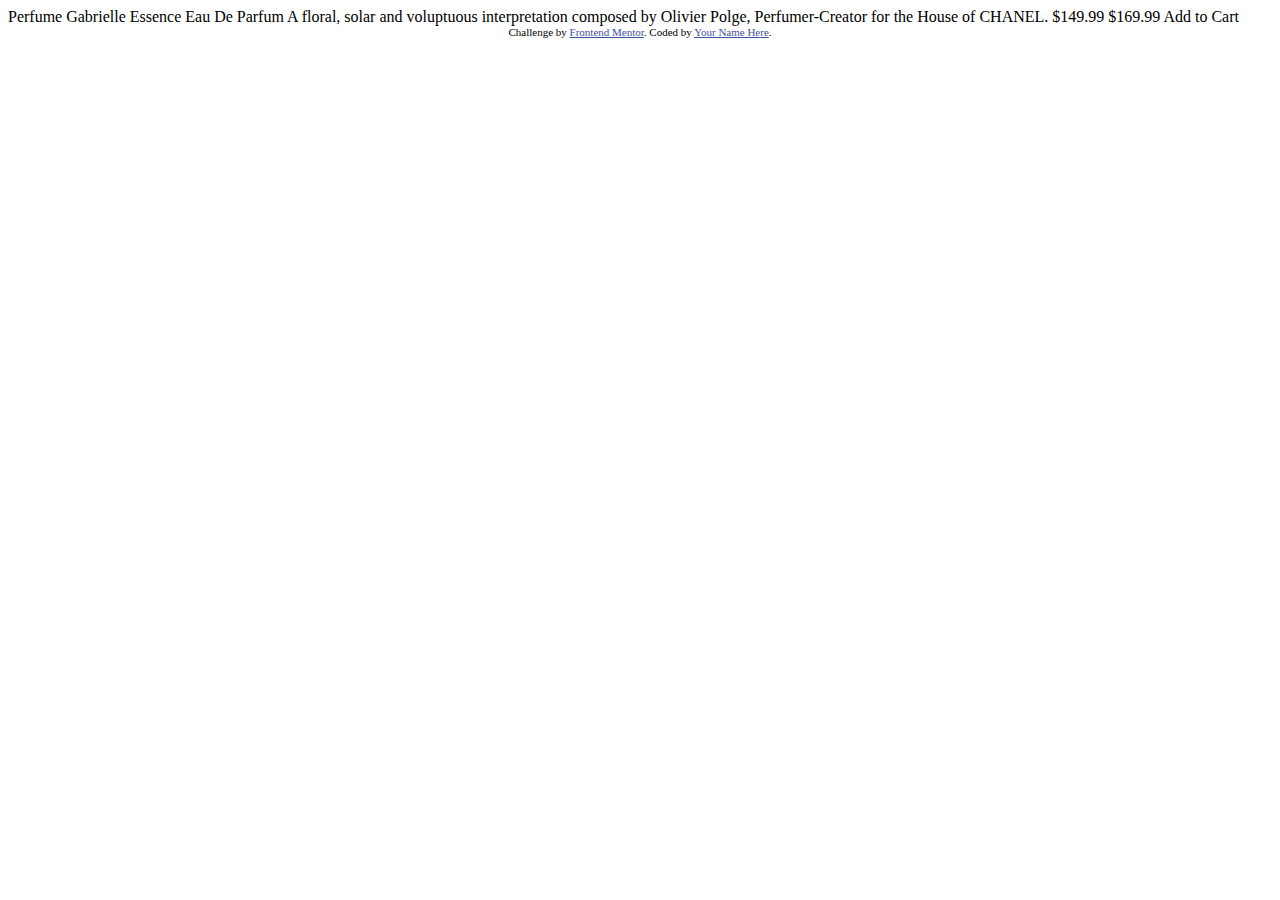
==== index.html @ c6f4256a "first commit" ====
<!DOCTYPE html>
<html lang="en">
<head>
  <meta charset="UTF-8">
  <meta name="viewport" content="width=device-width, initial-scale=1.0"> <!-- displays site properly based on user's device -->

  <link rel="icon" type="image/png" sizes="32x32" href="./images/favicon-32x32.png">
  
  <title>Frontend Mentor | Product preview card component</title>

  <!-- Feel free to remove these styles or customise in your own stylesheet 👍 -->
  <style>
    .attribution { font-size: 11px; text-align: center; }
    .attribution a { color: hsl(228, 45%, 44%); }
  </style>
</head>
<body>

  Perfume

  Gabrielle Essence Eau De Parfum

  A floral, solar and voluptuous interpretation composed by Olivier Polge, 
  Perfumer-Creator for the House of CHANEL.

  $149.99
  $169.99

  Add to Cart
  
  <div class="attribution">
    Challenge by <a href="https://www.frontendmentor.io?ref=challenge" target="_blank">Frontend Mentor</a>. 
    Coded by <a href="#">Your Name Here</a>.
  </div>
</body>
</html>
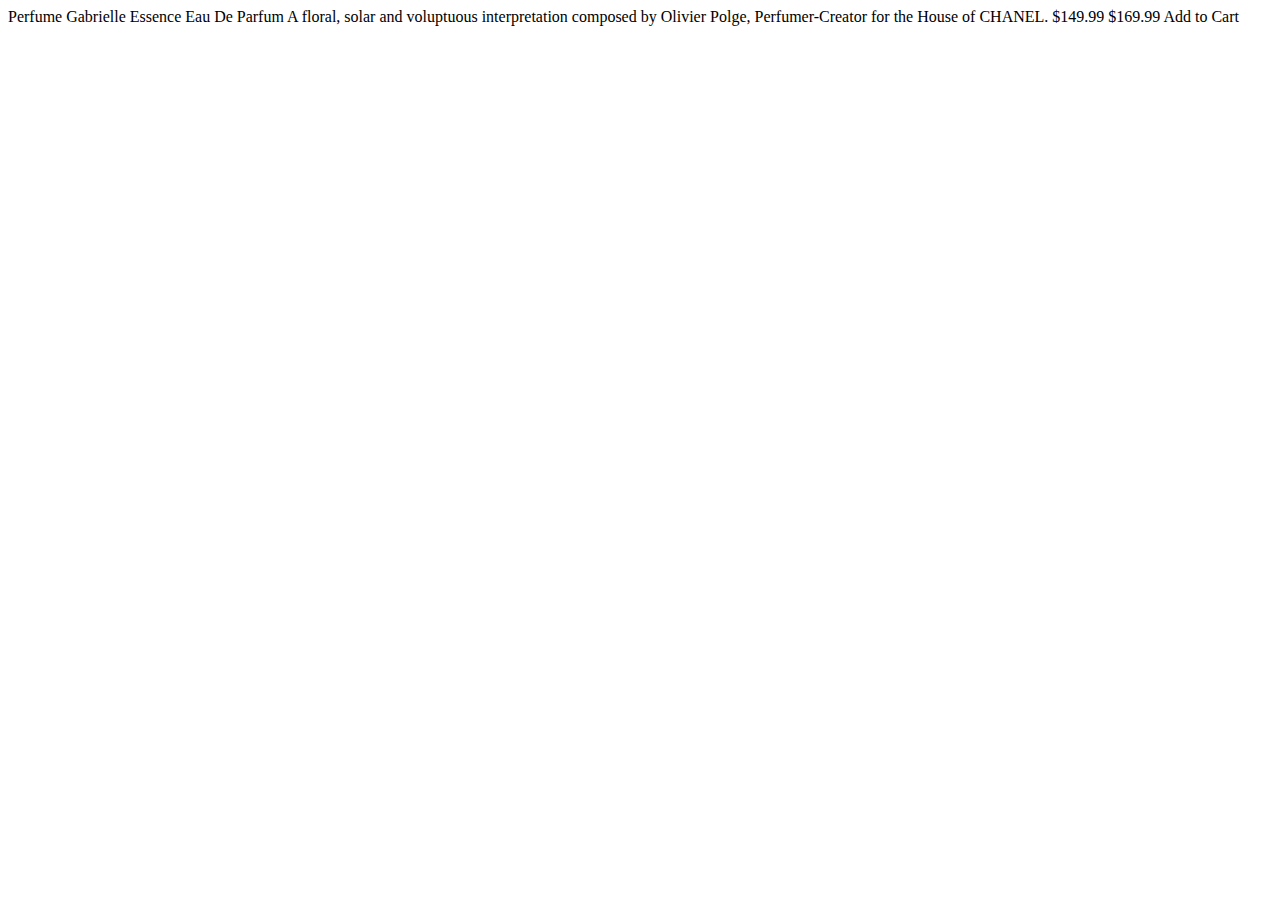
==== commit e3a7c155: "html framework up" ====
--- a/index.html
+++ b/index.html
@@ -1,36 +1,33 @@
 <!DOCTYPE html>
 <html lang="en">
-<head>
-  <meta charset="UTF-8">
-  <meta name="viewport" content="width=device-width, initial-scale=1.0"> <!-- displays site properly based on user's device -->
+  <head>
+    <meta charset="UTF-8" />
+    <meta name="viewport" content="width=device-width, initial-scale=1.0" />
+    <!-- displays site properly based on user's device -->
 
-  <link rel="icon" type="image/png" sizes="32x32" href="./images/favicon-32x32.png">
-  
-  <title>Frontend Mentor | Product preview card component</title>
+    <link
+      rel="icon"
+      type="image/png"
+      sizes="32x32"
+      href="./images/favicon-32x32.png"
+    />
 
-  <!-- Feel free to remove these styles or customise in your own stylesheet 👍 -->
-  <style>
-    .attribution { font-size: 11px; text-align: center; }
-    .attribution a { color: hsl(228, 45%, 44%); }
-  </style>
-</head>
-<body>
+    <title>Frontend Mentor | Product preview card component</title>
 
-  Perfume
-
-  Gabrielle Essence Eau De Parfum
-
-  A floral, solar and voluptuous interpretation composed by Olivier Polge, 
-  Perfumer-Creator for the House of CHANEL.
-
-  $149.99
-  $169.99
-
-  Add to Cart
-  
-  <div class="attribution">
-    Challenge by <a href="https://www.frontendmentor.io?ref=challenge" target="_blank">Frontend Mentor</a>. 
-    Coded by <a href="#">Your Name Here</a>.
-  </div>
-</body>
+    <!-- Feel free to remove these styles or customise in your own stylesheet 👍 -->
+    <style>
+      .attribution {
+        font-size: 11px;
+        text-align: center;
+      }
+      .attribution a {
+        color: hsl(228, 45%, 44%);
+      }
+    </style>
+  </head>
+  <body>
+    Perfume Gabrielle Essence Eau De Parfum A floral, solar and voluptuous
+    interpretation composed by Olivier Polge, Perfumer-Creator for the House of
+    CHANEL. $149.99 $169.99 Add to Cart
+  </body>
 </html>
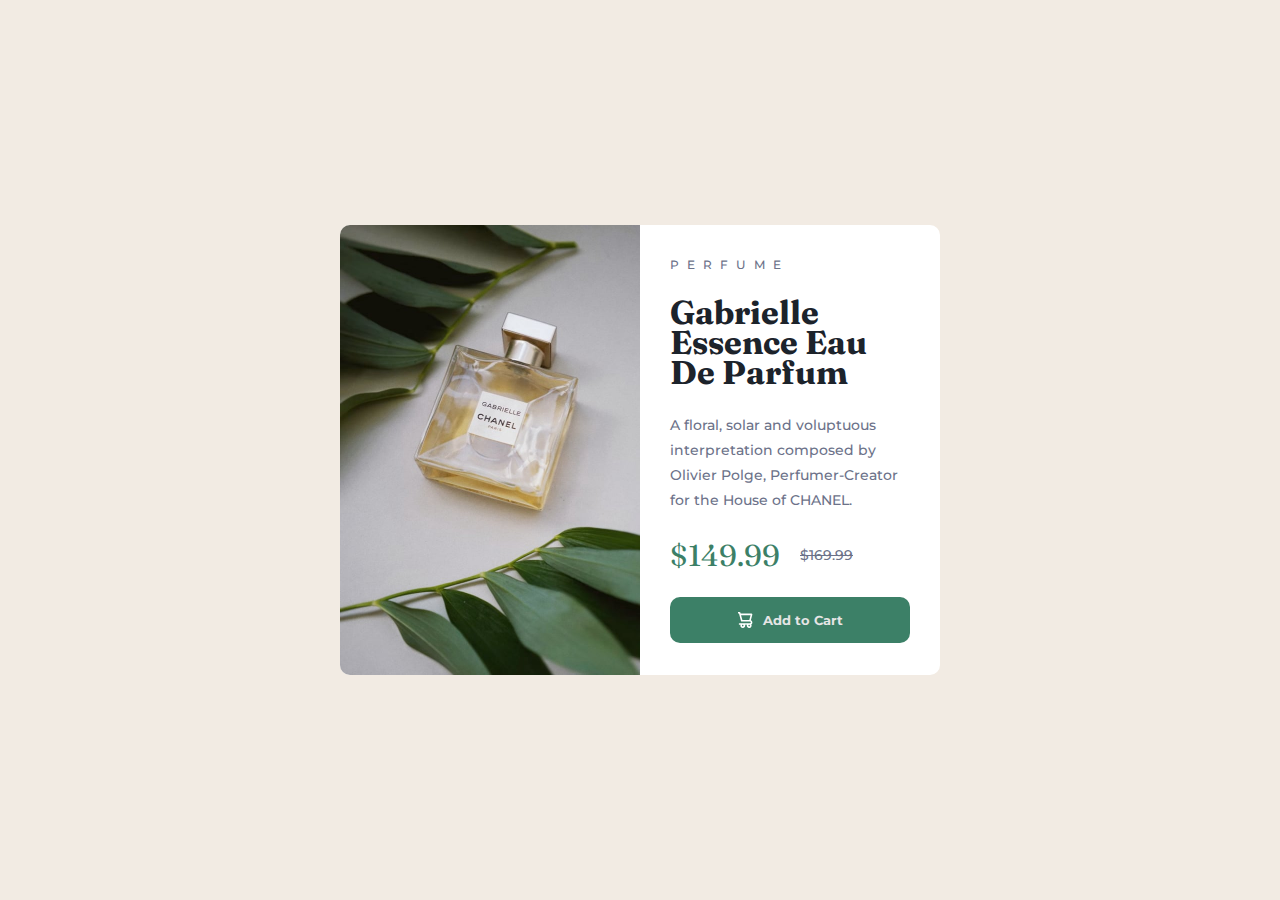
==== commit 8fb39865: "updated README and made small design adjustments" ====
--- a/index.html
+++ b/index.html
@@ -3,31 +3,32 @@
   <head>
     <meta charset="UTF-8" />
     <meta name="viewport" content="width=device-width, initial-scale=1.0" />
-    <!-- displays site properly based on user's device -->
-
-    <link
-      rel="icon"
-      type="image/png"
-      sizes="32x32"
-      href="./images/favicon-32x32.png"
-    />
-
-    <title>Frontend Mentor | Product preview card component</title>
-
-    <!-- Feel free to remove these styles or customise in your own stylesheet 👍 -->
-    <style>
-      .attribution {
-        font-size: 11px;
-        text-align: center;
-      }
-      .attribution a {
-        color: hsl(228, 45%, 44%);
-      }
-    </style>
+    <link rel="stylesheet" href="style.css" />
+    <title>Product Preview Card</title>
   </head>
   <body>
-    Perfume Gabrielle Essence Eau De Parfum A floral, solar and voluptuous
-    interpretation composed by Olivier Polge, Perfumer-Creator for the House of
-    CHANEL. $149.99 $169.99 Add to Cart
+    <div class="container">
+      <img
+        class="product-img"
+        src="./images/image-product-desktop.jpg"
+        alt="perfume bottle"
+      />
+      <section class="info-card">
+        <div class="category">PERFUME</div>
+        <h1>Gabrielle Essence Eau De Parfum</h1>
+        <p>
+          A floral, solar and voluptuous interpretation composed by Olivier
+          Polge, Perfumer-Creator for the House of CHANEL.
+        </p>
+        <div class="price-container">
+          <div class="curr-price">$149.99</div>
+          <div class="prev-price">$169.99</div>
+        </div>
+        <button>
+          <img src="./images/icon-cart.svg" alt="shopping cart icon" />
+          <div class="button-text">Add to Cart</div>
+        </button>
+      </section>
+    </div>
   </body>
 </html>
--- a/style.css
+++ b/style.css
@@ -0,0 +1,141 @@
+@import url('https://fonts.googleapis.com/css2?family=Cabin&family=Montserrat:wght@500;700&family=Outfit:wght@400;700;900&display=swap');
+
+@import url('https://fonts.googleapis.com/css2?family=Cabin&family=Fraunces:opsz,wght@9..144,700&family=Montserrat:wght@500;700&family=Outfit:wght@400;700;900&display=swap');
+
+html {
+  width: 100%;
+  height: 100%;
+}
+
+body {
+  margin: 0;
+  height: 100%;
+  width: 100%;
+  background-color: hsl(30, 38%, 92%);
+  display: flex;
+  justify-content: center;
+  align-items: center;
+}
+
+.container {
+  background-color: hsl(0, 0%, 100%);
+  display: grid;
+  grid-template-columns: 50% 50%;
+  max-height: min-content;
+  max-width: 600px;
+  border-radius: 10px;
+}
+
+section .image {
+  height: 450px;
+}
+.product-img {
+  height: 450px;
+  border-radius: 10px 0 0 10px;
+}
+
+.info-card {
+  display: flex;
+  flex-direction: column;
+  padding: 30px;
+  justify-content: space-around;
+}
+
+.price-container {
+  display: flex;
+  align-items: center;
+}
+
+.category {
+  font-size: 12px;
+  letter-spacing: 0.5rem;
+}
+
+.category,
+.prev-price,
+p {
+  font-family: Montserrat;
+  font-weight: 500;
+  color: hsl(228, 12%, 48%);
+}
+
+p {
+  font-size: 14px;
+  line-height: 25px;
+  margin: 0;
+}
+
+h1 {
+  font-family: Fraunces;
+  font-size: 33px;
+  color: hsl(212, 21%, 14%);
+  line-height: 30px;
+}
+.curr-price {
+  font-size: 30px;
+  font-family: Fraunces;
+  color: hsl(158, 36%, 37%);
+  margin: 20px 20px 20px 0;
+}
+
+.prev-price {
+  font-size: 14px;
+  text-decoration: line-through;
+}
+
+button {
+  display: flex;
+  justify-content: center;
+  border: none;
+  border-radius: 10px;
+  font-family: Montserrat;
+  font-weight: 700;
+  padding: 15px;
+  background-color: hsl(158, 36%, 37%);
+  color: rgb(230, 229, 229);
+}
+
+.button-text {
+  margin-left: 10px;
+}
+
+button:hover {
+  background-color: rgb(33, 62, 33);
+}
+
+@media screen and (max-width: 650px) {
+  .container {
+    display: grid;
+    grid-template-columns: 100%;
+    height: 600px;
+    width: 350px;
+  }
+
+  section .image {
+    height: 300px;
+  }
+
+  .product-img {
+    border-radius: 10px 10px 0 0;
+    width: 350px;
+    height: 250px;
+    object-fit: cover;
+    object-position: 80% 45%;
+  }
+
+  .info-card {
+    height: auto;
+    padding: 25px;
+    justify-content: space-between;
+  }
+
+  h1 {
+    margin: 20px 0;
+  }
+  .curr-price {
+    margin: 10px 20px 10px 0;
+  }
+  p {
+    line-height: 20px;
+  }
+}
